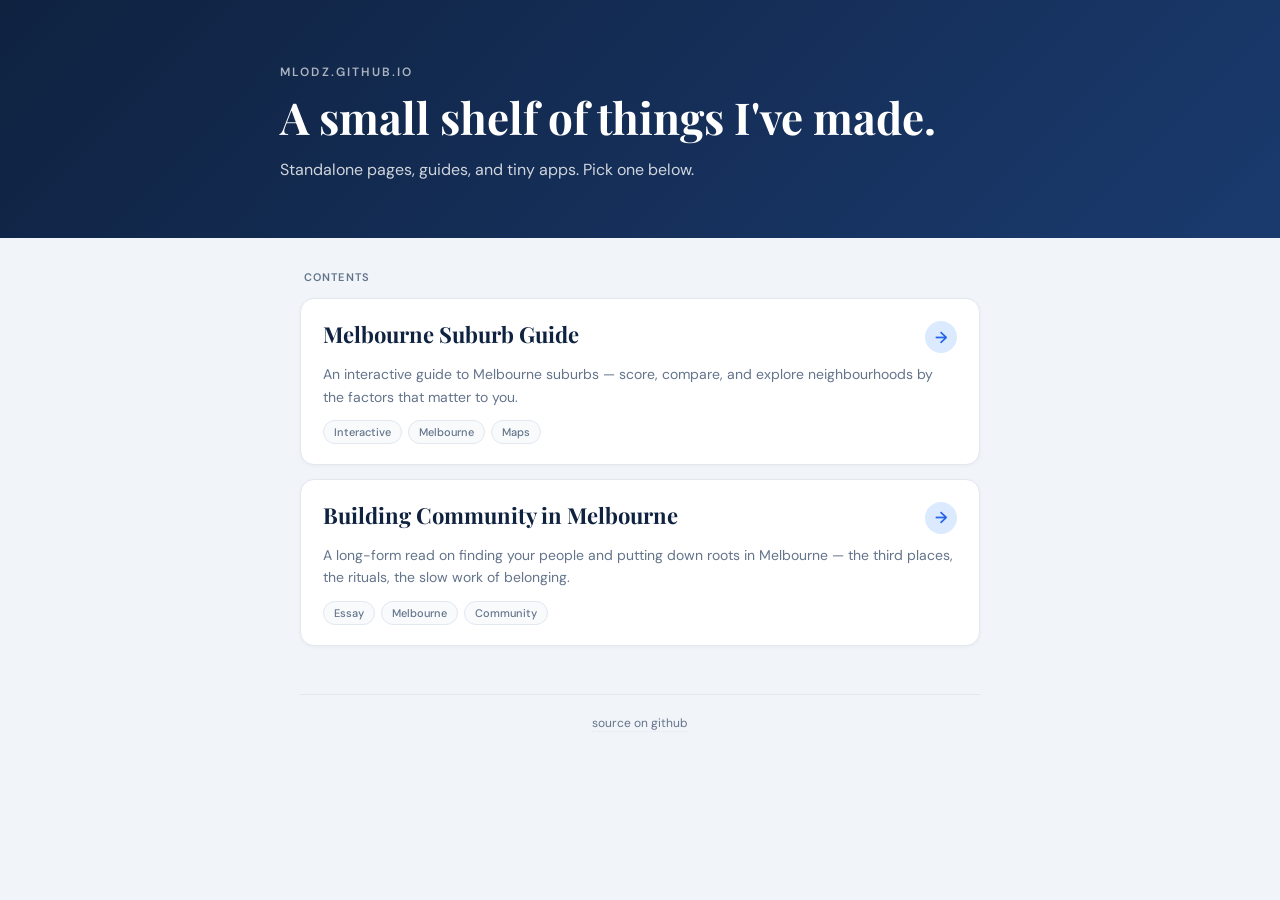
==== index.html @ 795224fe "Add favicons" ====
<!DOCTYPE html>
<html lang="en">
<head>
<meta charset="UTF-8">
<meta name="viewport" content="width=device-width, initial-scale=1.0, viewport-fit=cover">
<title>mlodz.github.io</title>
<link rel="icon" type="image/svg+xml" href="./icon.svg">
<link rel="apple-touch-icon" href="./icon-180.png">
<meta name="apple-mobile-web-app-title" content="mlodz">
<meta name="apple-mobile-web-app-capable" content="yes">
<meta name="mobile-web-app-capable" content="yes">
<meta name="apple-mobile-web-app-status-bar-style" content="black-translucent">
<meta name="theme-color" content="#0f2240">
<link rel="preconnect" href="https://fonts.googleapis.com">
<link rel="preconnect" href="https://fonts.gstatic.com" crossorigin>
<link href="https://fonts.googleapis.com/css2?family=Playfair+Display:wght@600;700&family=DM+Sans:wght@300;400;500;600&display=swap" rel="stylesheet">
<style>
  *, *::before, *::after { box-sizing: border-box; margin: 0; padding: 0; }

  :root {
    --navy: #0f2240;
    --navy2: #1a3357;
    --blue: #2563eb;
    --blue-lt: #dbeafe;
    --gold: #c9922a;
    --bg: #f1f4f9;
    --surface: #ffffff;
    --border: #e2e8f0;
    --text: #1e293b;
    --muted: #64748b;
    --radius: 14px;
  }

  html, body {
    background: var(--bg);
    color: var(--text);
    font-family: 'DM Sans', sans-serif;
    min-height: 100%;
    -webkit-font-smoothing: antialiased;
  }

  .wrap {
    max-width: 720px;
    margin: 0 auto;
    padding: 0 20px 60px;
  }

  .hero {
    background: linear-gradient(135deg, var(--navy) 0%, #1a3a6e 100%);
    color: #fff;
    padding: 64px 20px 56px;
    margin-bottom: 32px;
  }

  .hero-inner {
    max-width: 720px;
    margin: 0 auto;
  }

  .hero .eyebrow {
    font-size: 12px;
    font-weight: 600;
    letter-spacing: 0.18em;
    text-transform: uppercase;
    opacity: 0.65;
    margin-bottom: 12px;
  }

  .hero h1 {
    font-family: 'Playfair Display', serif;
    font-size: clamp(32px, 5vw, 44px);
    font-weight: 700;
    line-height: 1.15;
    margin-bottom: 14px;
  }

  .hero p {
    font-size: 16px;
    line-height: 1.6;
    opacity: 0.8;
    max-width: 540px;
  }

  .section-label {
    font-size: 11px;
    font-weight: 600;
    letter-spacing: 0.1em;
    text-transform: uppercase;
    color: var(--muted);
    margin-bottom: 14px;
    padding-left: 4px;
  }

  .topics {
    display: grid;
    gap: 14px;
  }

  .topic-card {
    display: block;
    background: var(--surface);
    border: 1.5px solid var(--border);
    border-radius: var(--radius);
    padding: 22px 22px 20px;
    text-decoration: none;
    color: inherit;
    box-shadow: 0 1px 4px rgba(0, 0, 0, 0.04);
    transition: transform 0.15s ease, box-shadow 0.15s ease, border-color 0.15s ease;
  }

  .topic-card:hover {
    transform: translateY(-2px);
    border-color: var(--blue-lt);
    box-shadow: 0 6px 20px rgba(15, 34, 64, 0.08);
  }

  .topic-card:active {
    transform: translateY(0);
  }

  .topic-head {
    display: flex;
    align-items: flex-start;
    justify-content: space-between;
    gap: 14px;
    margin-bottom: 10px;
  }

  .topic-title {
    font-family: 'Playfair Display', serif;
    font-size: 22px;
    font-weight: 700;
    color: var(--navy);
    line-height: 1.25;
  }

  .topic-arrow {
    flex-shrink: 0;
    width: 32px;
    height: 32px;
    border-radius: 50%;
    background: var(--blue-lt);
    color: var(--blue);
    display: flex;
    align-items: center;
    justify-content: center;
    font-size: 16px;
    font-weight: 600;
    transition: background 0.15s ease, color 0.15s ease;
  }

  .topic-card:hover .topic-arrow {
    background: var(--blue);
    color: #fff;
  }

  .topic-desc {
    font-size: 14px;
    line-height: 1.6;
    color: var(--muted);
    margin-bottom: 12px;
  }

  .topic-tags {
    display: flex;
    flex-wrap: wrap;
    gap: 6px;
  }

  .tag {
    font-size: 11px;
    font-weight: 500;
    padding: 4px 10px;
    border-radius: 20px;
    background: #f8fafc;
    border: 1px solid var(--border);
    color: var(--muted);
  }

  footer {
    margin-top: 48px;
    padding-top: 20px;
    border-top: 1px solid var(--border);
    font-size: 12px;
    color: var(--muted);
    text-align: center;
  }

  footer a {
    color: var(--muted);
    text-decoration: none;
    border-bottom: 1px dotted var(--border);
  }

  footer a:hover { color: var(--blue); }
</style>
</head>
<body>

<section class="hero">
  <div class="hero-inner">
    <div class="eyebrow">mlodz.github.io</div>
    <h1>A small shelf of things I've made.</h1>
    <p>Standalone pages, guides, and tiny apps. Pick one below.</p>
  </div>
</section>

<main class="wrap">
  <div class="section-label">Contents</div>

  <div class="topics">

    <a class="topic-card" href="./melbourne-suburb-guide/index.html">
      <div class="topic-head">
        <div class="topic-title">Melbourne Suburb Guide</div>
        <div class="topic-arrow" aria-hidden="true">&rarr;</div>
      </div>
      <p class="topic-desc">
        An interactive guide to Melbourne suburbs &mdash; score, compare, and explore neighbourhoods by the factors that matter to you.
      </p>
      <div class="topic-tags">
        <span class="tag">Interactive</span>
        <span class="tag">Melbourne</span>
        <span class="tag">Maps</span>
      </div>
    </a>

    <a class="topic-card" href="./melbourne-community-guide/index.html">
      <div class="topic-head">
        <div class="topic-title">Building Community in Melbourne</div>
        <div class="topic-arrow" aria-hidden="true">&rarr;</div>
      </div>
      <p class="topic-desc">
        A long-form read on finding your people and putting down roots in Melbourne &mdash; the third places, the rituals, the slow work of belonging.
      </p>
      <div class="topic-tags">
        <span class="tag">Essay</span>
        <span class="tag">Melbourne</span>
        <span class="tag">Community</span>
      </div>
    </a>

  </div>

  <footer>
    <a href="https://github.com/mlodz/mlodz.github.io">source on github</a>
  </footer>
</main>

</body>
</html>
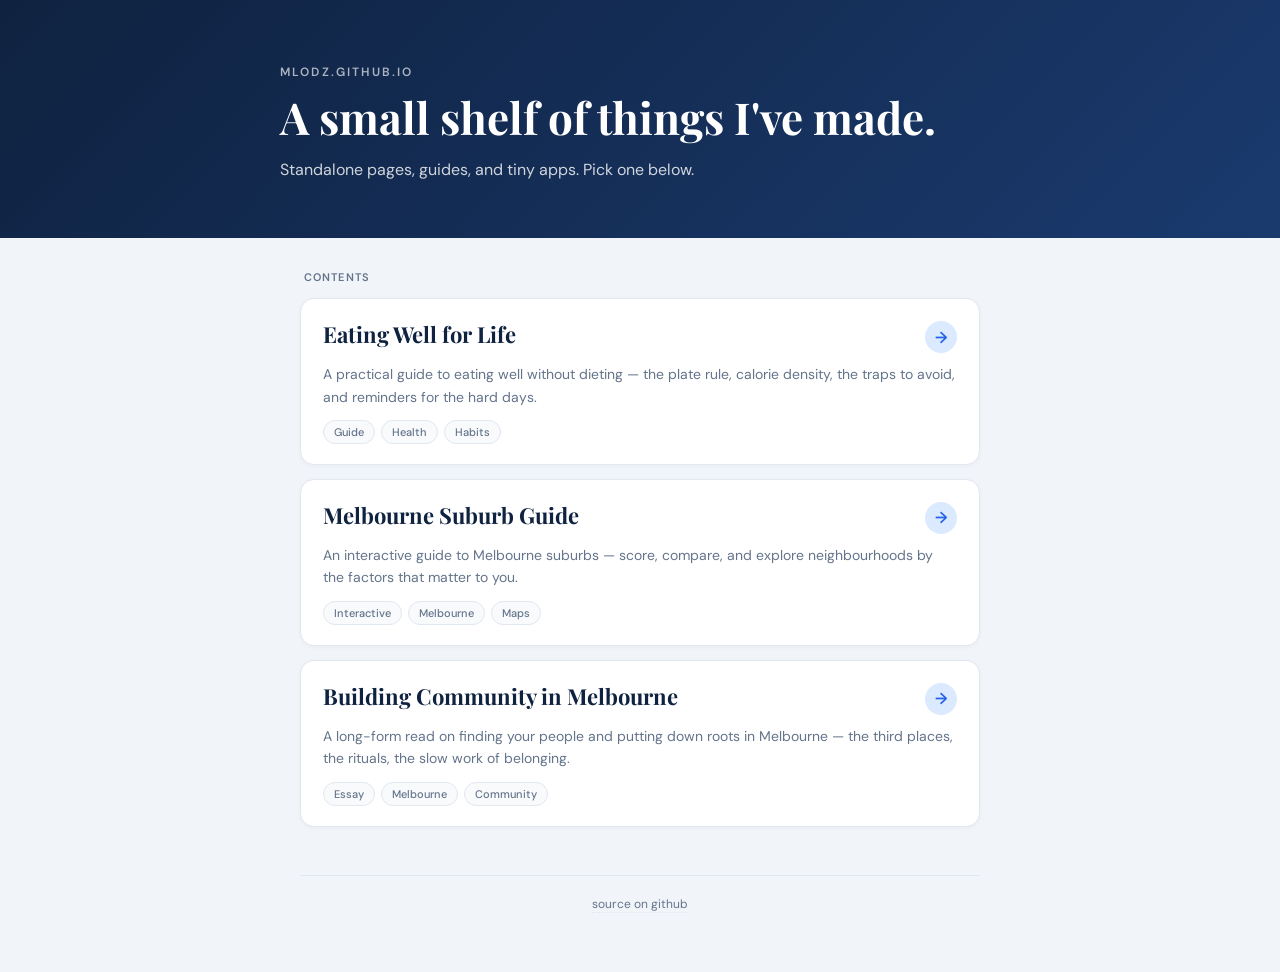
==== commit 298aa429: "Remove Home links, add favicon for eating-well" ====
--- a/index.html
+++ b/index.html
@@ -210,6 +210,21 @@
 
   <div class="topics">
 
+    <a class="topic-card" href="./eating-well-for-life/index.html">
+      <div class="topic-head">
+        <div class="topic-title">Eating Well for Life</div>
+        <div class="topic-arrow" aria-hidden="true">&rarr;</div>
+      </div>
+      <p class="topic-desc">
+        A practical guide to eating well without dieting &mdash; the plate rule, calorie density, the traps to avoid, and reminders for the hard days.
+      </p>
+      <div class="topic-tags">
+        <span class="tag">Guide</span>
+        <span class="tag">Health</span>
+        <span class="tag">Habits</span>
+      </div>
+    </a>
+
     <a class="topic-card" href="./melbourne-suburb-guide/index.html">
       <div class="topic-head">
         <div class="topic-title">Melbourne Suburb Guide</div>
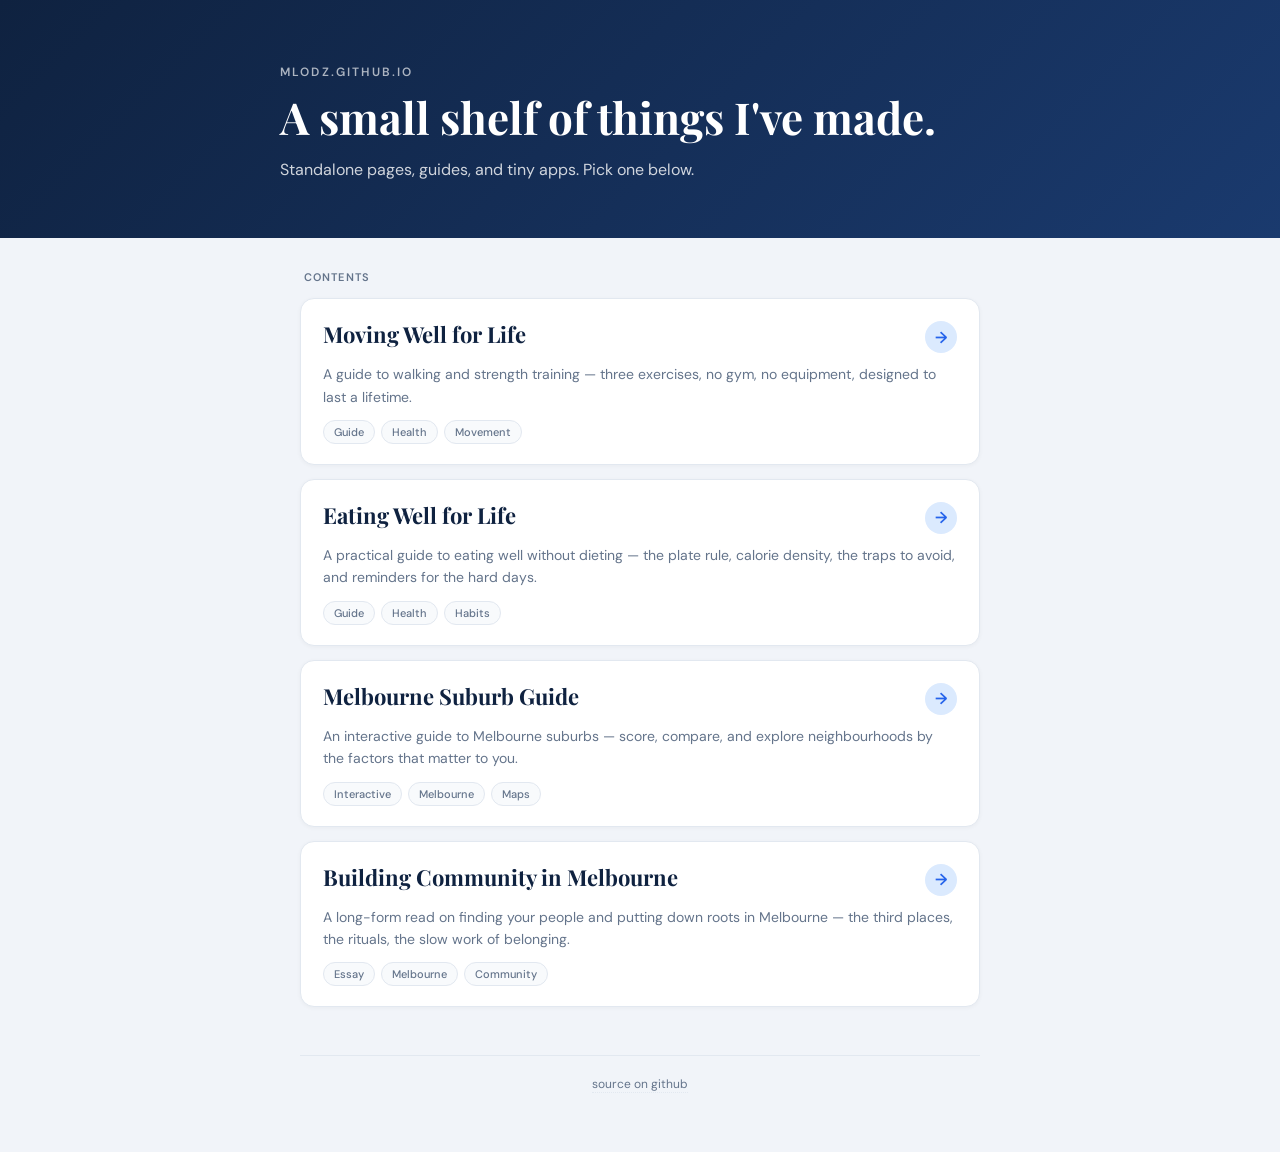
==== commit fec849d3: "Add moving-well-for-life website" ====
--- a/index.html
+++ b/index.html
@@ -210,6 +210,21 @@
 
   <div class="topics">
 
+    <a class="topic-card" href="./moving-well-for-life/index.html">
+      <div class="topic-head">
+        <div class="topic-title">Moving Well for Life</div>
+        <div class="topic-arrow" aria-hidden="true">&rarr;</div>
+      </div>
+      <p class="topic-desc">
+        A guide to walking and strength training &mdash; three exercises, no gym, no equipment, designed to last a lifetime.
+      </p>
+      <div class="topic-tags">
+        <span class="tag">Guide</span>
+        <span class="tag">Health</span>
+        <span class="tag">Movement</span>
+      </div>
+    </a>
+
     <a class="topic-card" href="./eating-well-for-life/index.html">
       <div class="topic-head">
         <div class="topic-title">Eating Well for Life</div>
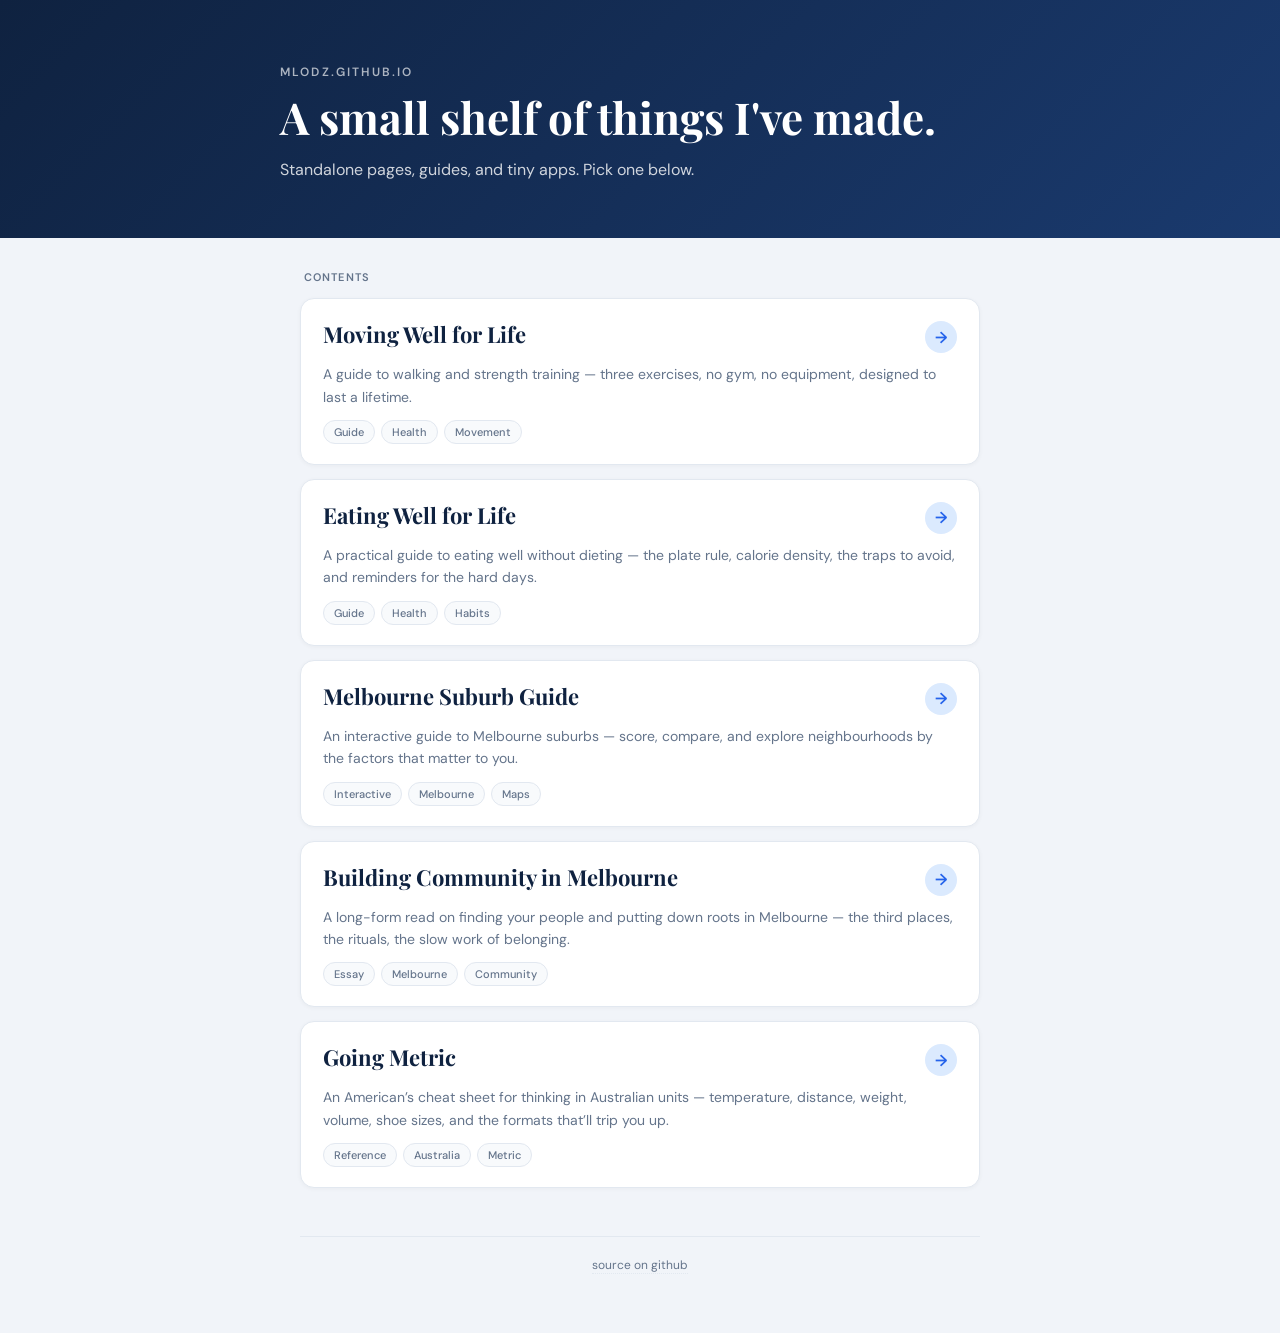
==== commit 324d97ff: "Add metric conversions" ====
--- a/index.html
+++ b/index.html
@@ -270,6 +270,21 @@
       </div>
     </a>
 
+    <a class="topic-card" href="./australian-measurements/index.html">
+      <div class="topic-head">
+        <div class="topic-title">Going Metric</div>
+        <div class="topic-arrow" aria-hidden="true">&rarr;</div>
+      </div>
+      <p class="topic-desc">
+        An American&rsquo;s cheat sheet for thinking in Australian units &mdash; temperature, distance, weight, volume, shoe sizes, and the formats that&rsquo;ll trip you up.
+      </p>
+      <div class="topic-tags">
+        <span class="tag">Reference</span>
+        <span class="tag">Australia</span>
+        <span class="tag">Metric</span>
+      </div>
+    </a>
+
   </div>
 
   <footer>
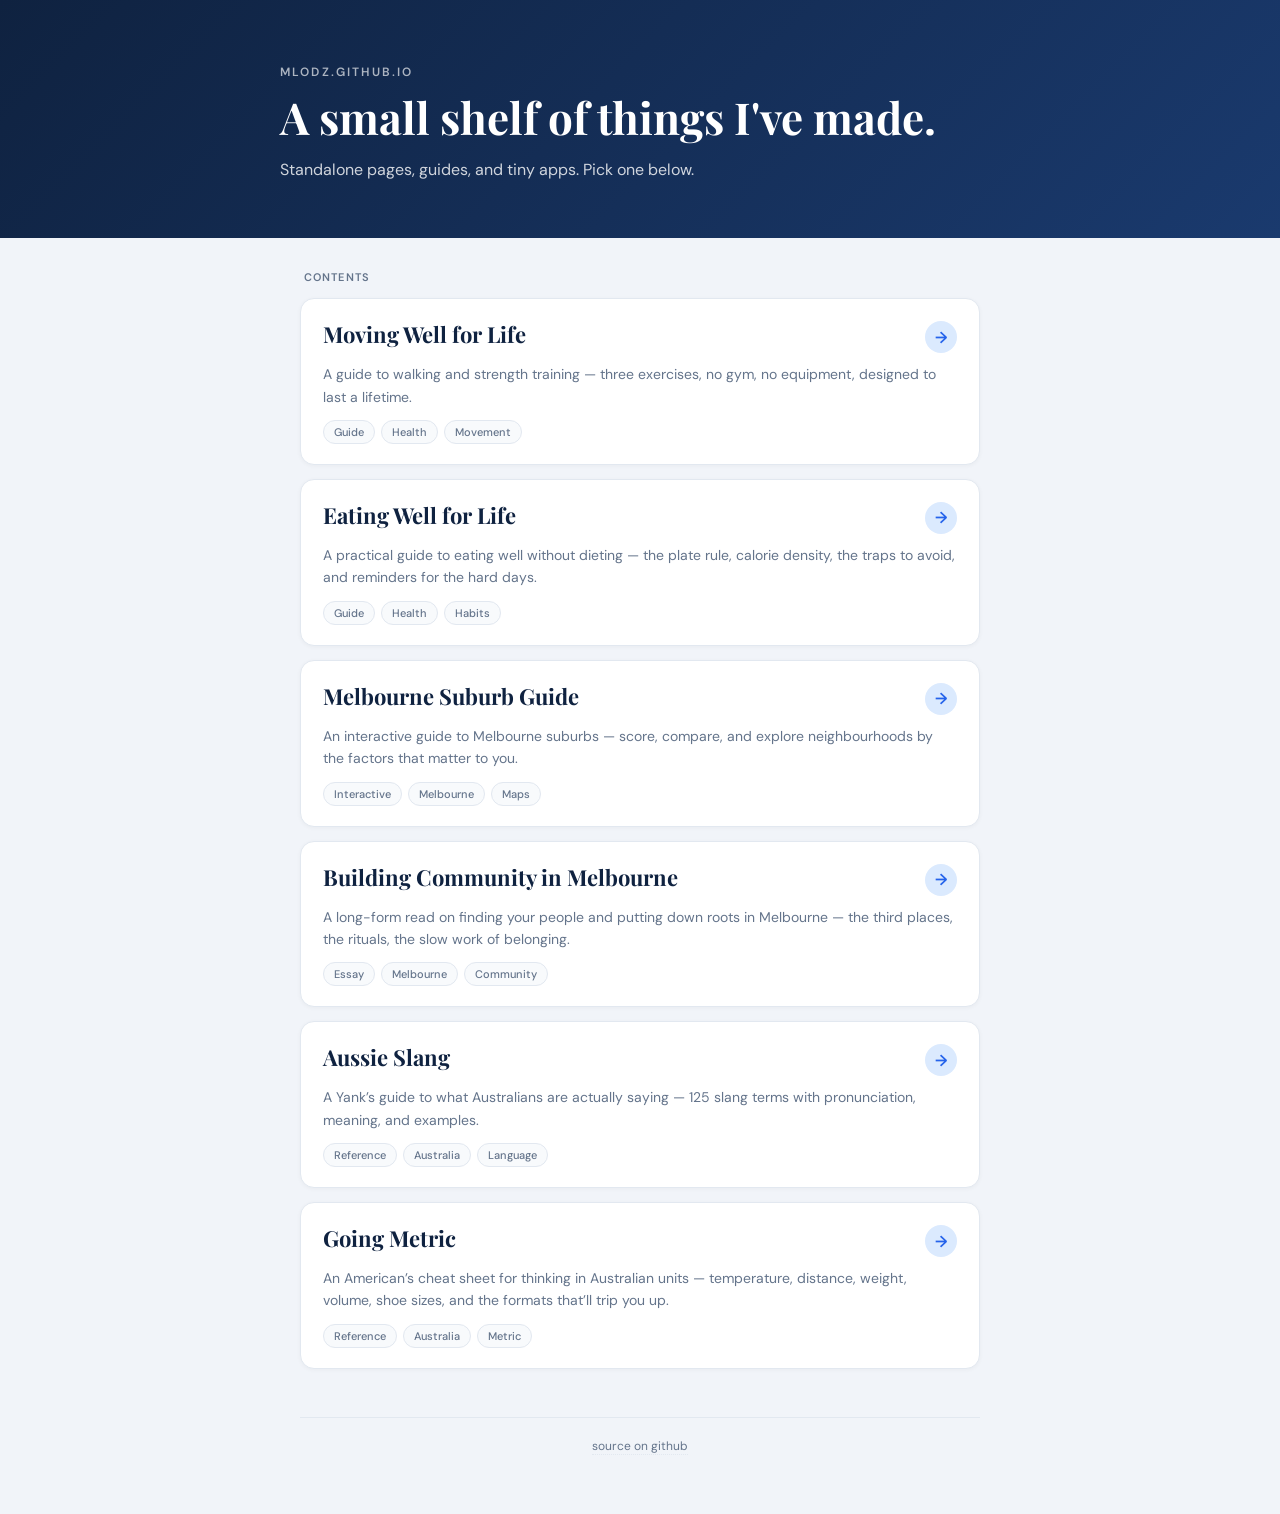
==== commit 5f740c79: "Add aussie slang page" ====
--- a/index.html
+++ b/index.html
@@ -270,6 +270,21 @@
       </div>
     </a>
 
+    <a class="topic-card" href="./aussie-slang/index.html">
+      <div class="topic-head">
+        <div class="topic-title">Aussie Slang</div>
+        <div class="topic-arrow" aria-hidden="true">&rarr;</div>
+      </div>
+      <p class="topic-desc">
+        A Yank&rsquo;s guide to what Australians are actually saying &mdash; 125 slang terms with pronunciation, meaning, and examples.
+      </p>
+      <div class="topic-tags">
+        <span class="tag">Reference</span>
+        <span class="tag">Australia</span>
+        <span class="tag">Language</span>
+      </div>
+    </a>
+
     <a class="topic-card" href="./australian-measurements/index.html">
       <div class="topic-head">
         <div class="topic-title">Going Metric</div>
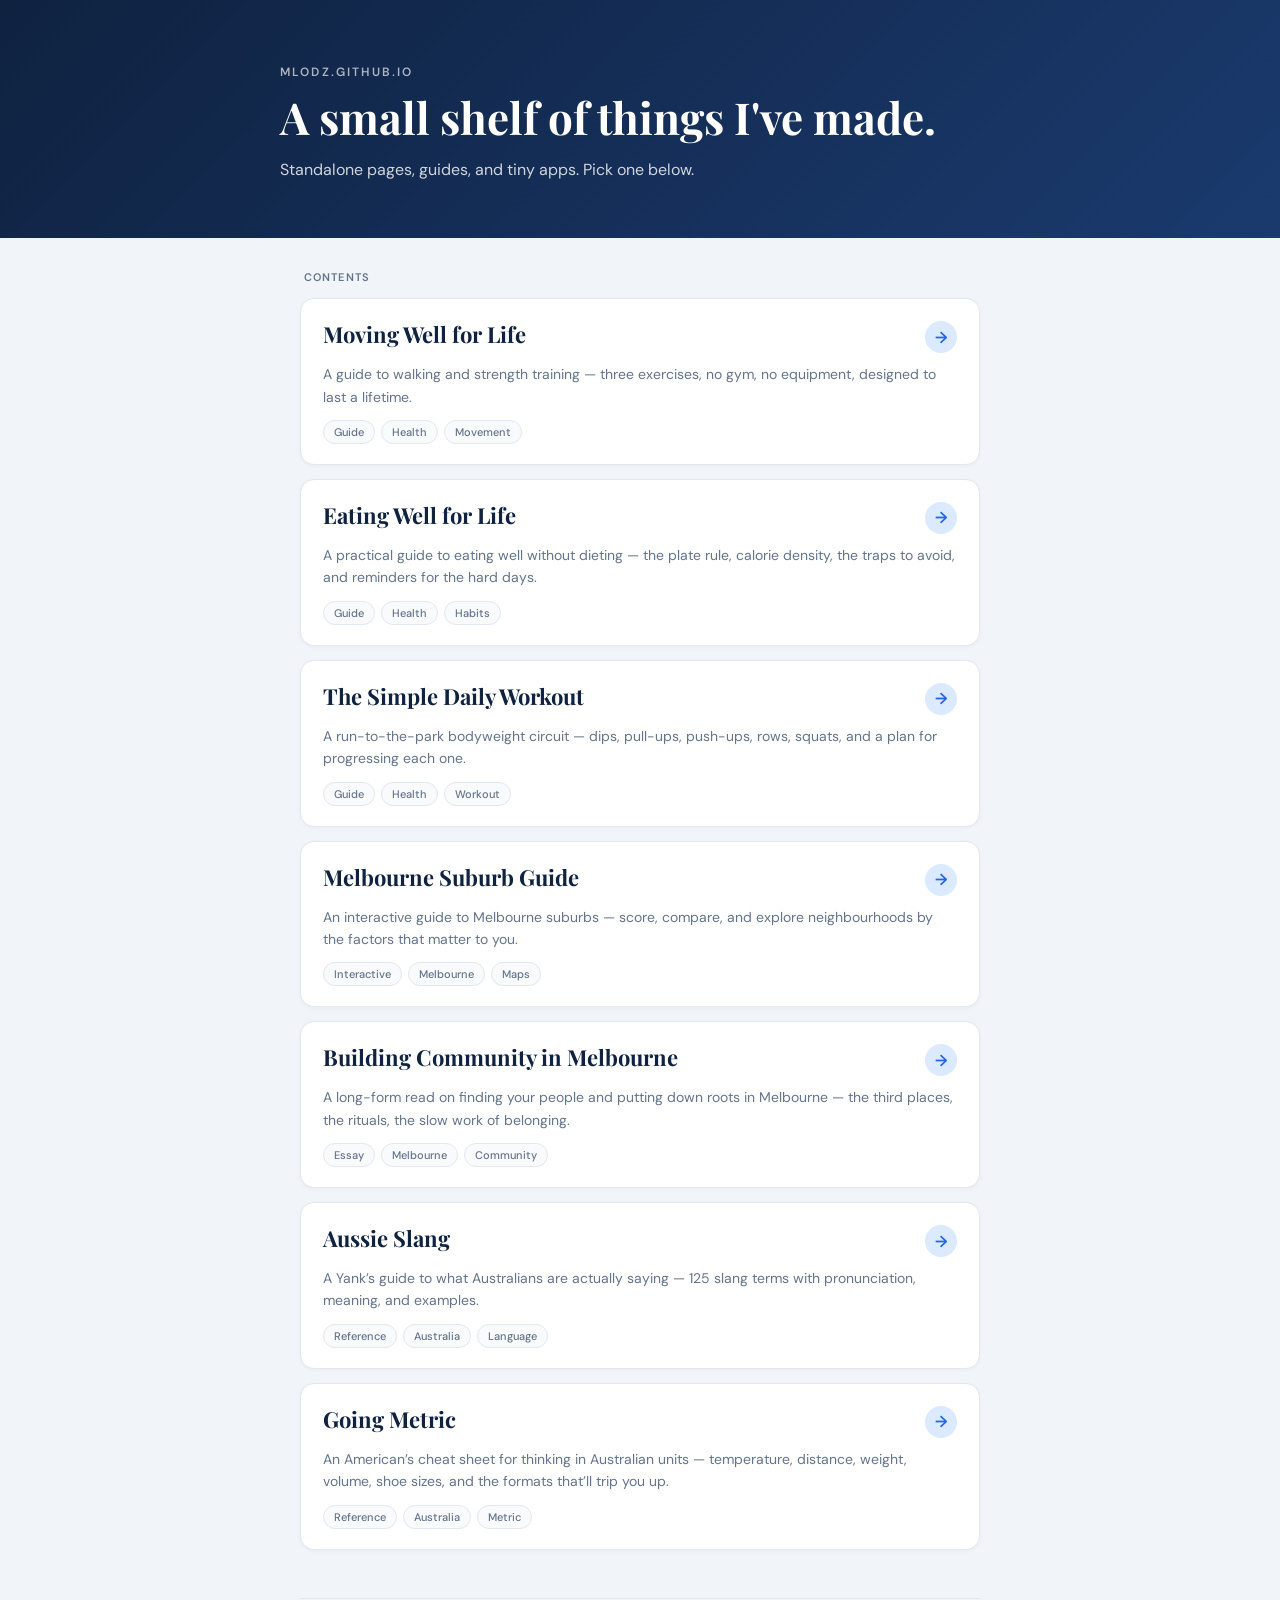
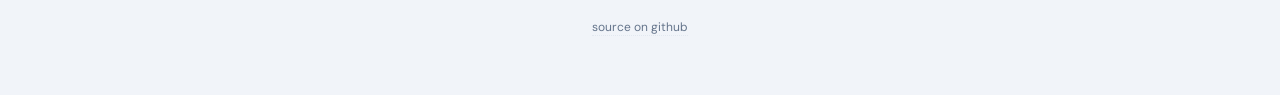
==== commit 56b53fdc: "Added simple daily workout" ====
--- a/index.html
+++ b/index.html
@@ -240,6 +240,21 @@
       </div>
     </a>
 
+    <a class="topic-card" href="./simple-daily-workout/index.html">
+      <div class="topic-head">
+        <div class="topic-title">The Simple Daily Workout</div>
+        <div class="topic-arrow" aria-hidden="true">&rarr;</div>
+      </div>
+      <p class="topic-desc">
+        A run-to-the-park bodyweight circuit &mdash; dips, pull-ups, push-ups, rows, squats, and a plan for progressing each one.
+      </p>
+      <div class="topic-tags">
+        <span class="tag">Guide</span>
+        <span class="tag">Health</span>
+        <span class="tag">Workout</span>
+      </div>
+    </a>
+
     <a class="topic-card" href="./melbourne-suburb-guide/index.html">
       <div class="topic-head">
         <div class="topic-title">Melbourne Suburb Guide</div>
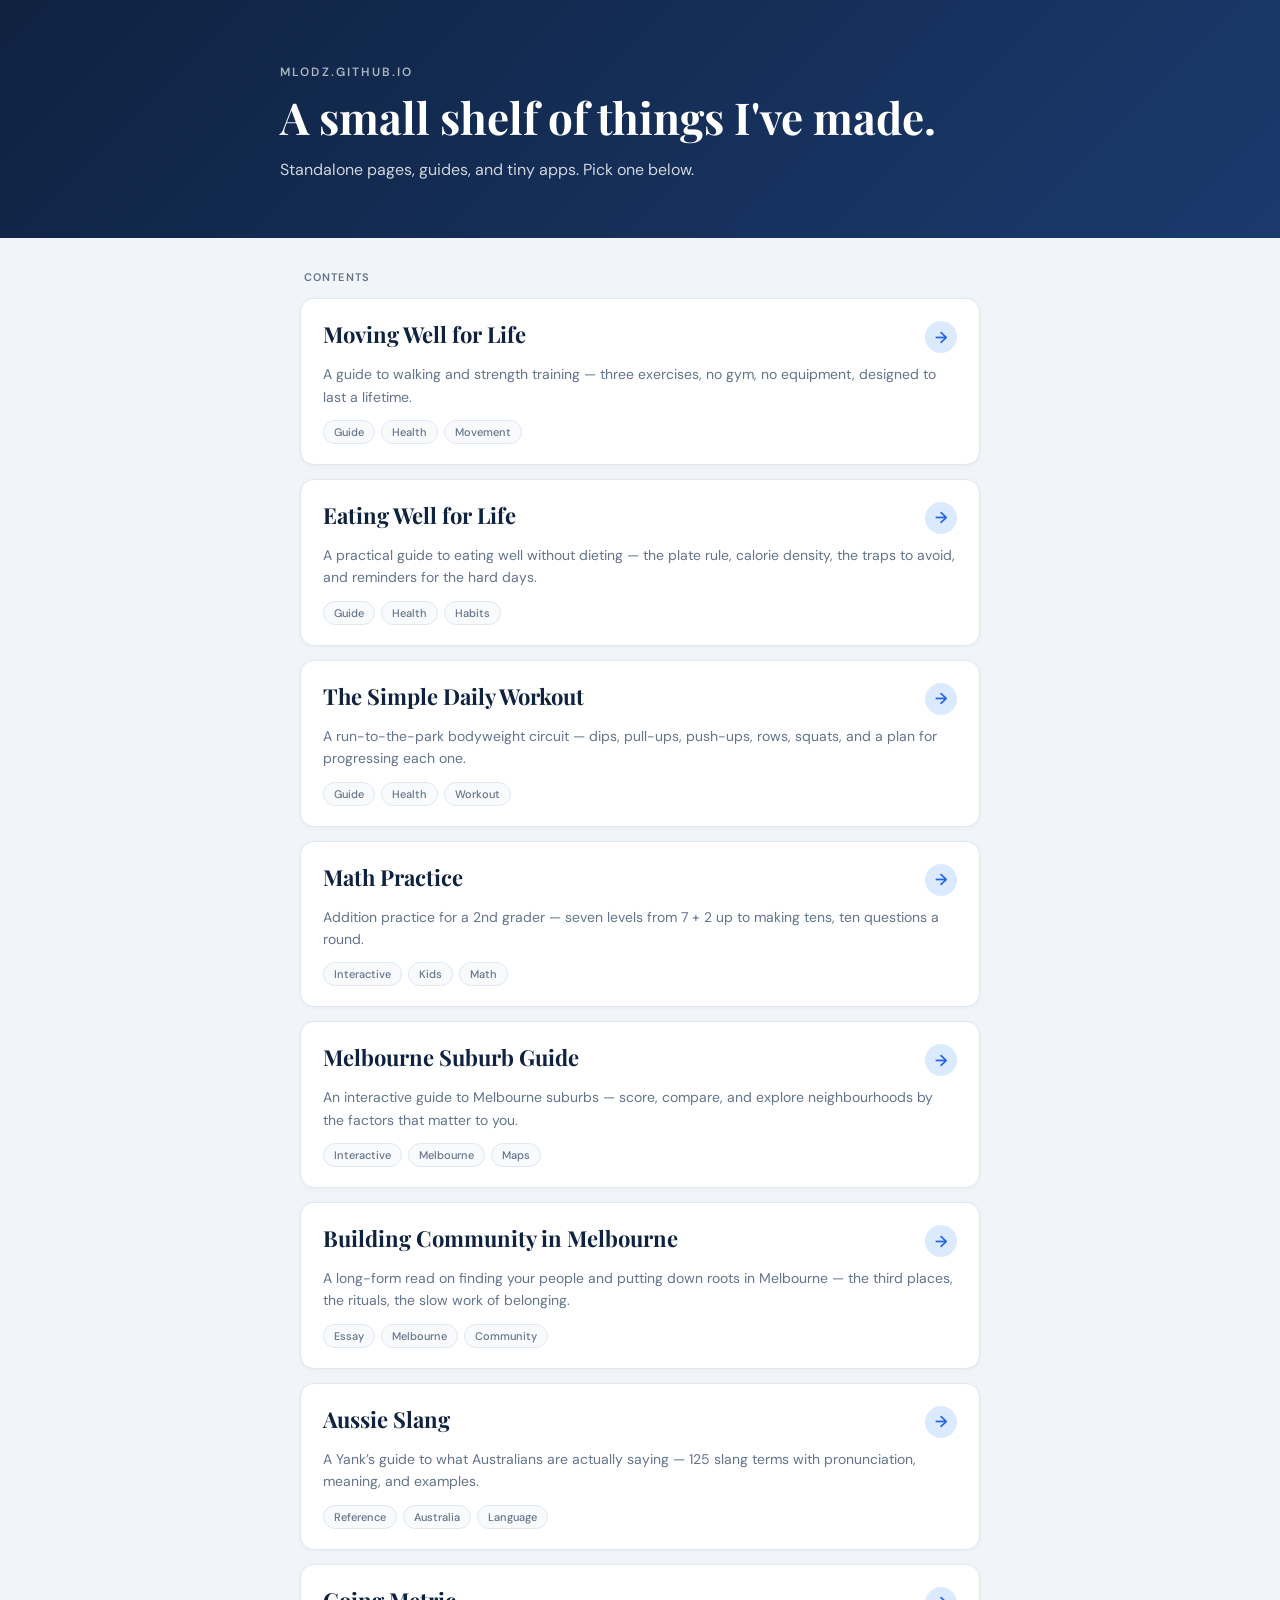
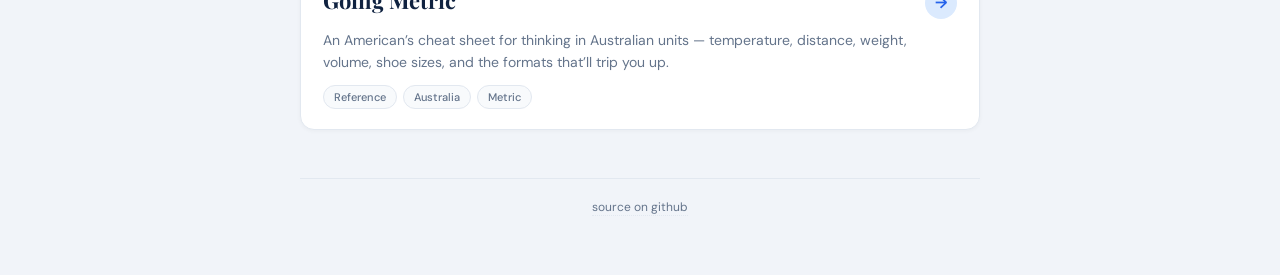
==== commit ead84262: "Add math practice app" ====
--- a/index.html
+++ b/index.html
@@ -255,6 +255,21 @@
       </div>
     </a>
 
+    <a class="topic-card" href="./math-practice/index.html">
+      <div class="topic-head">
+        <div class="topic-title">Math Practice</div>
+        <div class="topic-arrow" aria-hidden="true">&rarr;</div>
+      </div>
+      <p class="topic-desc">
+        Addition practice for a 2nd grader &mdash; seven levels from 7&nbsp;+&nbsp;2 up to making tens, ten questions a round.
+      </p>
+      <div class="topic-tags">
+        <span class="tag">Interactive</span>
+        <span class="tag">Kids</span>
+        <span class="tag">Math</span>
+      </div>
+    </a>
+
     <a class="topic-card" href="./melbourne-suburb-guide/index.html">
       <div class="topic-head">
         <div class="topic-title">Melbourne Suburb Guide</div>
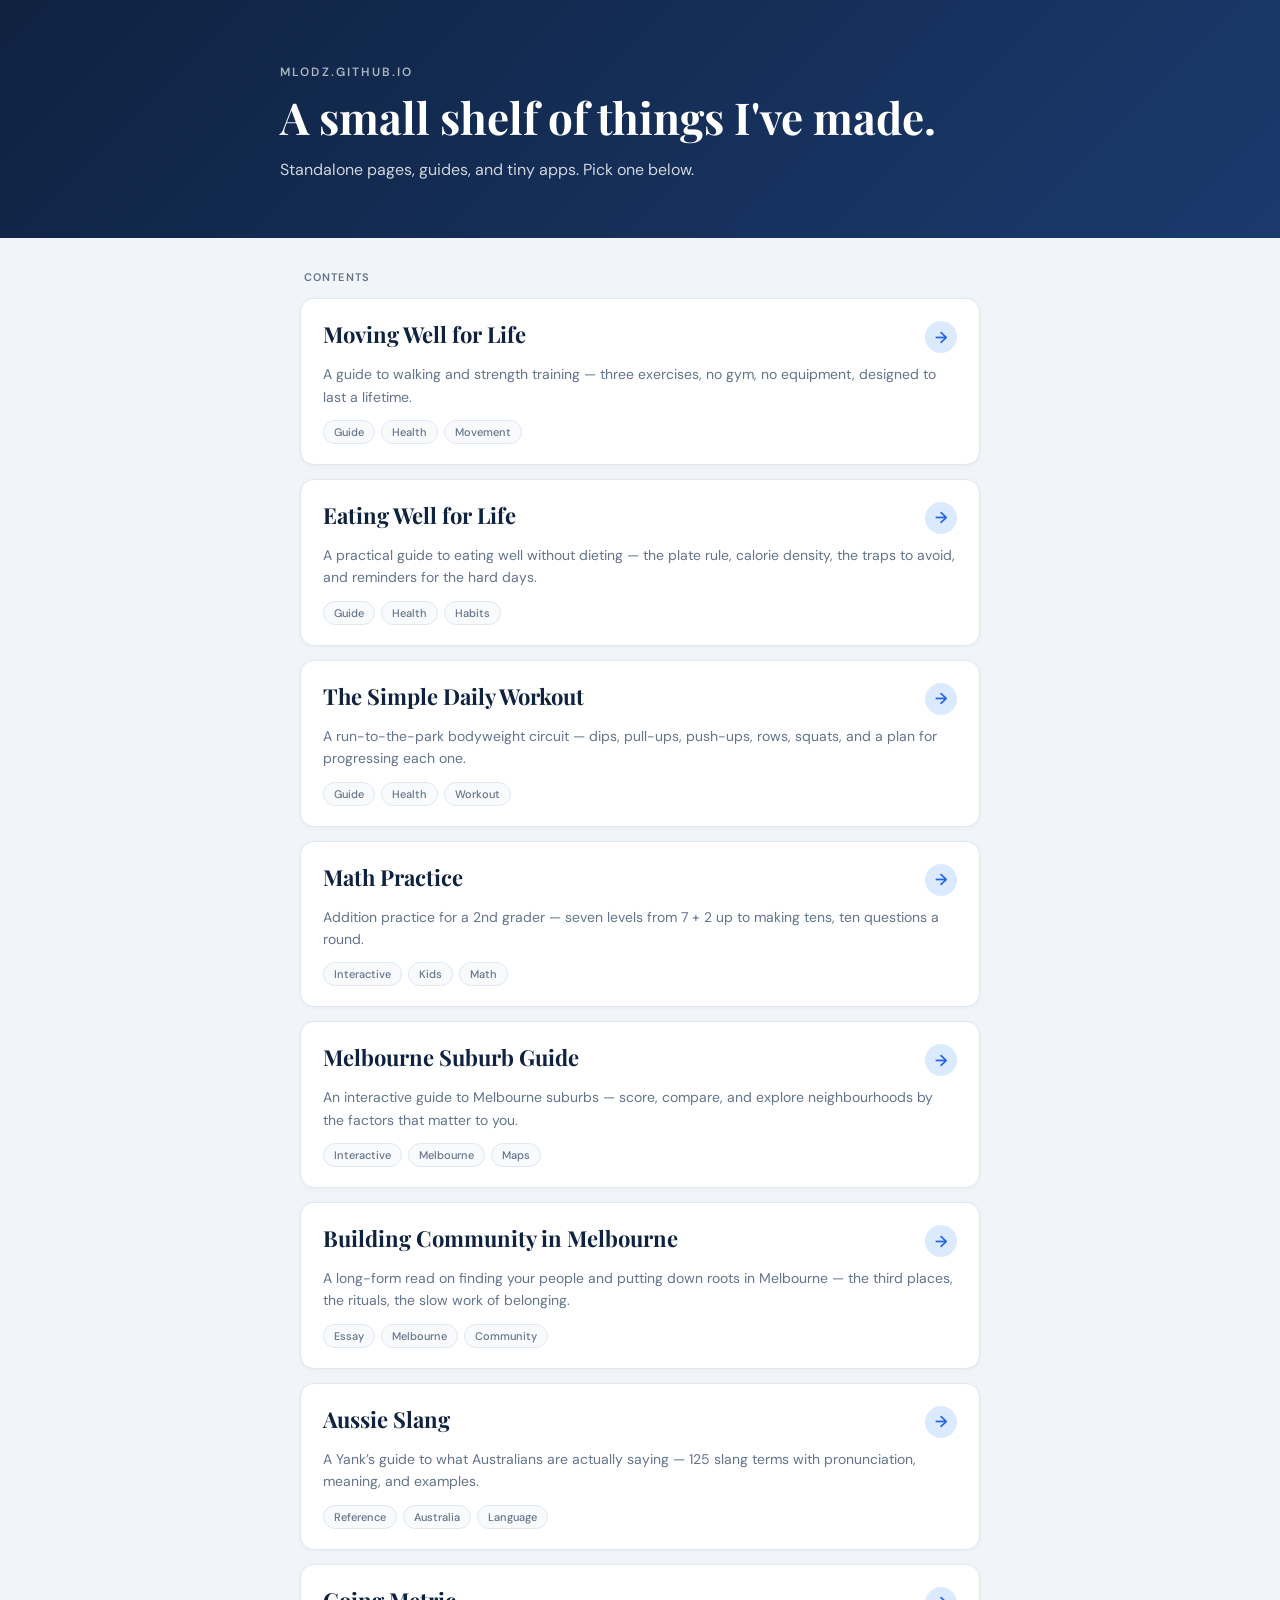
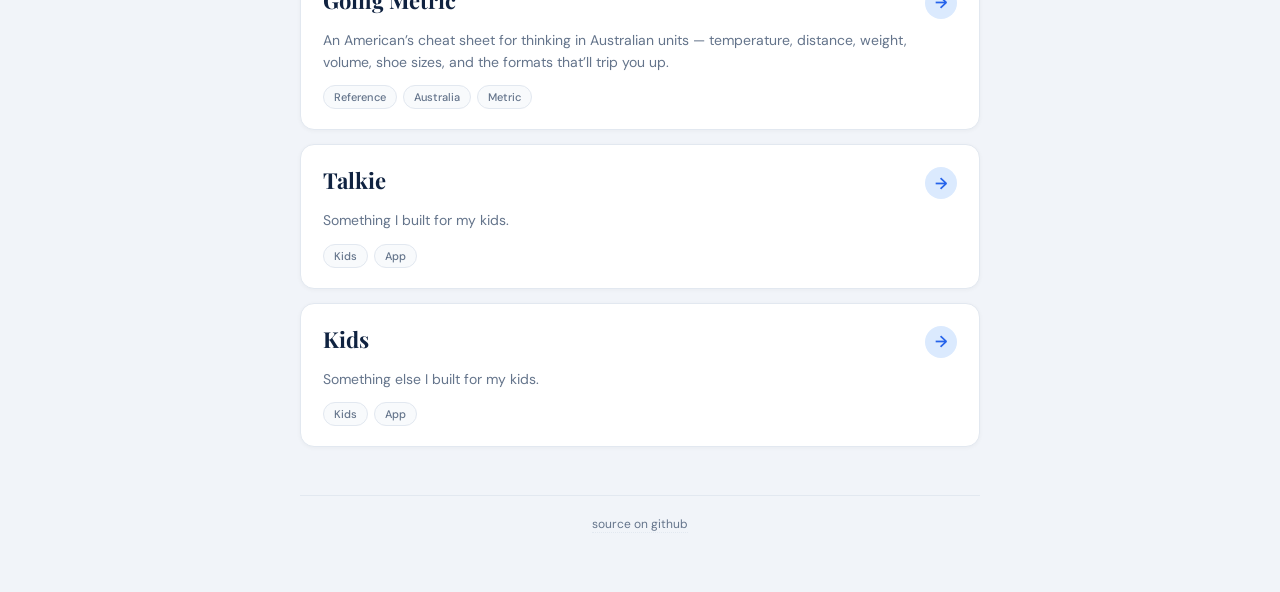
==== commit 83bfcb62: "Add Talkie and other games to index. Link to the games hosted on mlodzianoski.com" ====
--- a/index.html
+++ b/index.html
@@ -330,6 +330,34 @@
       </div>
     </a>
 
+    <a class="topic-card" href="https://talkie.mlodzianoski.com/">
+      <div class="topic-head">
+        <div class="topic-title">Talkie</div>
+        <div class="topic-arrow" aria-hidden="true">&rarr;</div>
+      </div>
+      <p class="topic-desc">
+        Something I built for my kids.
+      </p>
+      <div class="topic-tags">
+        <span class="tag">Kids</span>
+        <span class="tag">App</span>
+      </div>
+    </a>
+
+    <a class="topic-card" href="https://kids.mlodzianoski.com/">
+      <div class="topic-head">
+        <div class="topic-title">Kids</div>
+        <div class="topic-arrow" aria-hidden="true">&rarr;</div>
+      </div>
+      <p class="topic-desc">
+        Something else I built for my kids.
+      </p>
+      <div class="topic-tags">
+        <span class="tag">Kids</span>
+        <span class="tag">App</span>
+      </div>
+    </a>
+
   </div>
 
   <footer>
